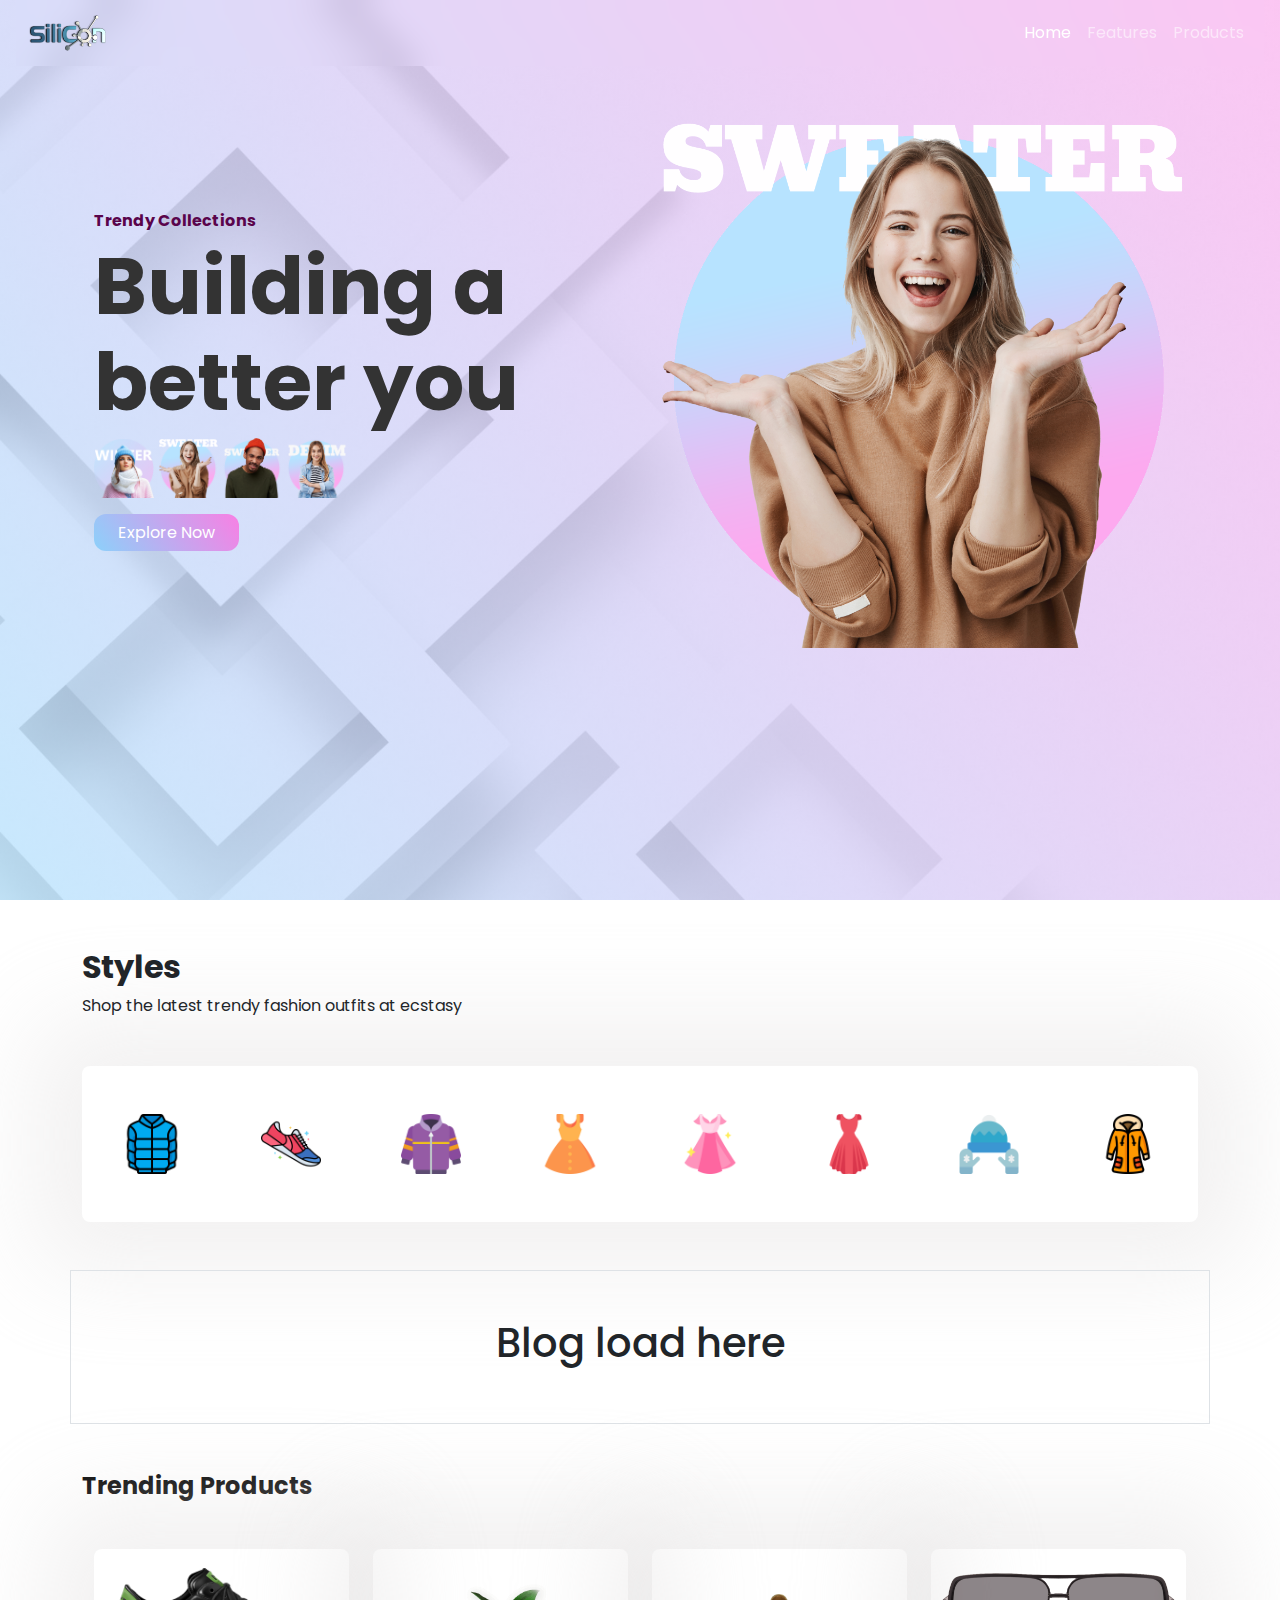
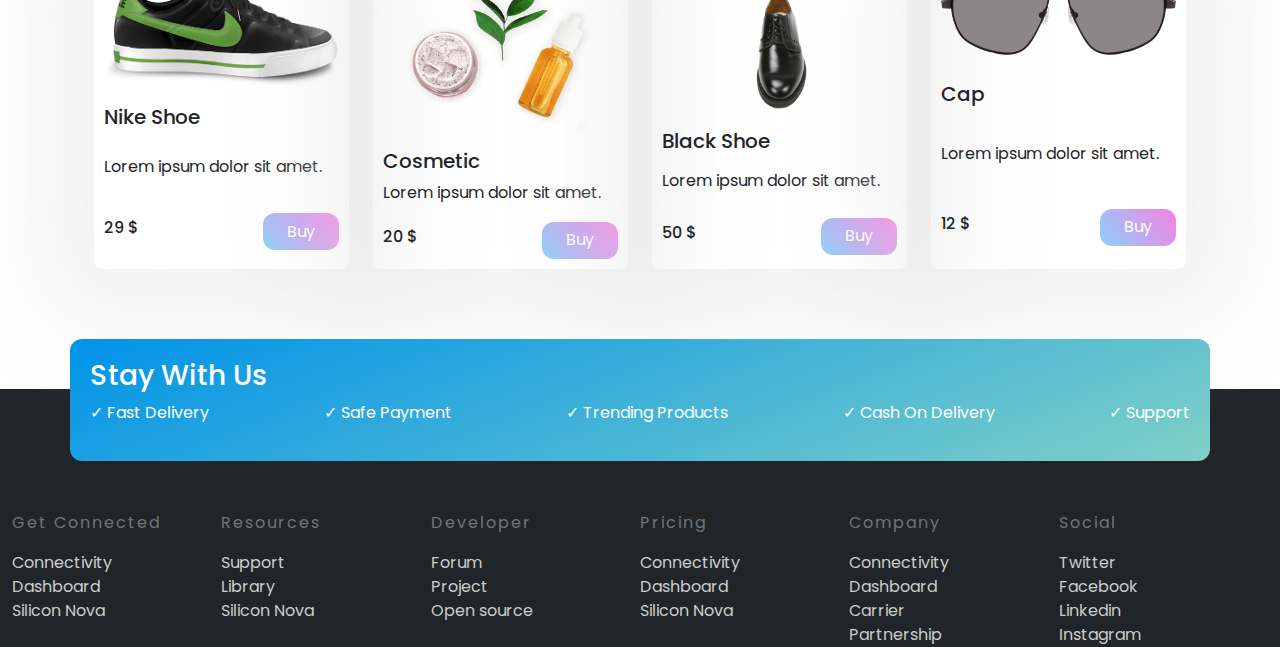
==== index.html @ 5b84bf95 "silicon fashion" ====
<!DOCTYPE html>
<html lang="en">
  <head>
    <meta charset="UTF-8" />
    <meta http-equiv="X-UA-Compatible" content="IE=edge" />
    <meta name="viewport" content="width=device-width, initial-scale=1.0" />
    <link rel="stylesheet" href="utilitiy/bootstrap.min.css" />
    <link rel="stylesheet" href="index.css" />
    <title>silicon</title>
  </head>
  <body class="">
    <!-- //nav -->
    <header class="px-3">
      <div class="silicon-nav sticky-top">
        <nav class="navbar navbar-expand-lg navbar-expand-md navbar-dark">
          <div class="container-fluid">
            <a class="navbar-brand logo text-primary" href="#">
              <img class="img-fluid logo" src="img/logo.png" alt="" />
            </a>
            <button
              class="navbar-toggler"
              type="button"
              data-bs-toggle="collapse"
              data-bs-target="#navbarNav"
              aria-controls="navbarNav"
              aria-expanded="false"
              aria-label="Toggle navigation"
            >
              <span class="navbar-toggler-icon"></span>
            </button>
            <div class="collapse navbar-collapse" id="navbarNav">
              <ul class="navbar-nav ms-auto">
                <li class="nav-item">
                  <a class="nav-link active" aria-current="page" href="#"
                    >Home</a
                  >
                </li>
                <li class="nav-item">
                  <a class="nav-link" href="#features">Features</a>
                </li>
                <li class="nav-item">
                  <a class="nav-link" href="#products">Products</a>
                </li>
              </ul>
            </div>
          </div>
        </nav>
      </div>

      <div class="container">
        <div
          class="mx-auto row row-cols-1 row-cols-lg-2 row-cols-md-2 align-items-center mt-5"
        >
          <div class="col my-4">
            <article>
              <h6 class="sm-title">Trendy Collections</h6>
              <h1 class="title">Building a better you</h1>
              <div class="clickImg">
                <img
                  onclick="change('img/model-0.png')"
                  class="img-fluid"
                  width="60"
                  src="img/model-0.png"
                  alt=""
                />
                <img
                  onclick="change('img/model-1.png')"
                  class="img-fluid"
                  width="60"
                  src="img/model-1.png"
                  alt=""
                />
                <img
                  onclick="change('img/modelb-1.png')"
                  class="img-fluid"
                  width="60"
                  src="img/modelb-1.png"
                  alt=""
                />
                <img
                  onclick="change('img/model-2.png')"
                  class="img-fluid"
                  width="60"
                  src="img/model-2.png"
                  alt=""
                />
              </div>
              <button class="btn-silicon mt-3">Explore Now</button>
            </article>
          </div>
          <div class="col p=0">
            <img
              id="banner-img"
              class="img-fluid h-100"
              src="img/model-1.png"
              alt=""
            />
          </div>
        </div>
      </div>
    </header>
    <!-- trendyCollection -->
    <section id="features" class="container my-5">
      <h2 class="fw-bold">Styles</h2>
      <p>Shop the latest trendy fashion outfits at ecstasy</p>
      <div class="features py-5 mt-5">
        <div class="d-flex flex-wrap mx-auto">
          <div class="feature-card mx-auto">
            <img src="img/dress-8.png" alt="" class="img-fluid" />
          </div>
          <div class="feature-card mx-auto">
            <img src="img/dress-7.png" alt="" class="img-fluid" />
          </div>
          <div class="feature-card mx-auto">
            <img src="img/dress-6.png" alt="" class="img-fluid" />
          </div>
          <div class="feature-card mx-auto">
            <img src="img/dress-1.png" alt="" class="img-fluid" />
          </div>
          <div class="feature-card mx-auto">
            <img src="img/dress-2.png" alt="" class="img-fluid" />
          </div>
          <div class="feature-card mx-auto">
            <img src="img/dress-3.png" alt="" class="img-fluid" />
          </div>
          <div class="feature-card mx-auto">
            <img src="img/dress-4.png" alt="" class="img-fluid" />
          </div>
          <div class="feature-card mx-auto">
            <img src="img/dress-5.png" alt="" class="img-fluid" />
          </div>
        </div>
      </div>
    </section>
    <section class="container m-5 p-5 text-center border mx-auto" id="blog">
      <h1>Blog load here</h1>
    </section>
    <!-- //product  -->
    <section id="products" class="container my-5">
      <div>
        <h4 class="my-5 fw-bold text-black">Trending Products</h4>
        <div class="row mx-auto">
          <div class="col-lg-3 col-1">
            <div class="p-card">
              <img
                class="img-fluid"
                src="img/products/26263-3-nike-shoes-transparent-image.png"
                alt=""
              />
              <h5>Nike Shoe</h5>
              <p>Lorem ipsum dolor sit amet.</p>
              <div class="d-flex justify-content-between align-items-center">
                <h6>29 $</h6>
                <button class="btn-silicon">Buy</button>
              </div>
            </div>
          </div>
          <div class="col-lg-3 col-1">
            <div class="p-card">
              <img
                class="img-fluid"
                src="img/products/165853-cosmetics-beauty-hd-image-free.png"
                alt=""
              />
              <h5>Cosmetic</h5>
              <p>Lorem ipsum dolor sit amet.</p>
              <div class="d-flex justify-content-between align-items-center">
                <h6>20 $</h6>
                <button class="btn-silicon">Buy</button>
              </div>
            </div>
          </div>
          <div class="col-lg-3 col-1">
            <div class="p-card">
              <img
                class="img-fluid"
                src="img/products/26165-1-black-shoe.png"
                alt=""
              />
              <h5>Black Shoe</h5>
              <p>Lorem ipsum dolor sit amet.</p>
              <div class="d-flex justify-content-between align-items-center">
                <h6>50 $</h6>
                <button class="btn-silicon">Buy</button>
              </div>
            </div>
          </div>
          <div class="col-lg-3 col-1">
            <div class="p-card">
              <img
                class="img-fluid"
                src="img/products/26185-1-men-sunglass-free-download.png"
                alt=""
              />
              <h5>Cap</h5>
              <p>Lorem ipsum dolor sit amet.</p>
              <div class="d-flex justify-content-between align-items-center">
                <h6>12 $</h6>
                <button class="btn-silicon">Buy</button>
              </div>
            </div>
          </div>
        </div>
      </div>
    </section>

    <!-- //Footer -->
    <br />
    <br /><br />
    <footer class="bg-dark">
      <div class="tryBox container">
        <h3>Stay With Us</h3>
        <div class="d-flex flex-wrap justify-content-between">
          <p>&check; Fast Delivery</p>
          <p>&check; Safe Payment</p>
          <p>&check; Trending Products</p>
          <p>&check; Cash On Delivery</p>
          <p>&check; Support</p>
        </div>
      </div>
      <div class="row container-fluid">
        <div class="col-6 col-lg-2 footer-item">
          <p class="text-secondary">Get Connected</p>
          <a href="">Connectivity</a>
          <a href="">Dashboard</a>
          <a href="">Silicon Nova</a>
        </div>
        <div class="col-6 col-lg-2 footer-item">
          <p class="text-secondary">Resources</p>
          <a href="">Support</a>
          <a href="">Library</a>
          <a href="">Silicon Nova</a>
        </div>
        <div class="col-6 col-lg-2 footer-item">
          <p class="text-secondary">Developer</p>
          <a href="">Forum</a>
          <a href="">Project</a>
          <a href="">Open source</a>
        </div>
        <div class="col-6 col-lg-2 footer-item">
          <p class="text-secondary">Pricing</p>
          <a href="">Connectivity</a>
          <a href="">Dashboard</a>
          <a href="">Silicon Nova</a>
        </div>
        <div class="col-6 col-lg-2 footer-item">
          <p class="text-secondary">Company</p>
          <a href="">Connectivity</a>
          <a href="">Dashboard</a>
          <a href="">Carrier</a>
          <a href="">Partnership</a>
        </div>
        <div class="col-6 col-lg-2 footer-item">
          <p class="text-secondary">Social</p>
          <a href="">Twitter</a>
          <a href="">Facebook</a>
          <a href="">Linkedin</a>
          <a href="">Instagram</a>
        </div>
      </div>
    </footer>
    <script src="utilitiy/bootstrap.bundle.min.js"></script>
    <script src="index.js"></script>
  </body>
</html>
---- index.css ----
@import url('https://fonts.googleapis.com/css2?family=Poppins:wght@100;400;700;900&display=swap');
*{
  font-family: 'Poppins', sans-serif;
  scroll-behavior: smooth;
}
body{
  max-width: 100vw;
  overflow-x: hidden;
}
body::-webkit-scrollbar {
  width: 5px;
  box-shadow: 1px 0px 5px #000;
}
body::-webkit-scrollbar-track {
  box-shadow: 0 20 6px rgb(0, 0, 0);
}
body::-webkit-scrollbar-thumb {
  background-color: #ccc;
}
.btn-silicon{
  border: none;
  outline: none;
  background:linear-gradient(54deg, #8dd0fa 1%, #f880e4 100%);
  padding: .4rem 1.5rem;
  border-radius: 12px;
  color: #fff;
  font-weight: 400;
}
.silicon-nav{
  background-color: transparent;
  backdrop-filter: blur(15px);
}

.logo{
  /* font-weight: bold; */
  width: 5rem;
}
header{
  background: linear-gradient(54deg, rgba(183, 227, 255, 0.742) 1%, rgba(253, 169, 239, 0.628) 100%),url('img/bg-2.jpg')no-repeat;
  background-size: cover;
  /* backdrop-filter: blur(5px); */
  min-height: 100vh;
}
header .title{
  font-size: 5rem;
  color: #333;
  font-weight: 700;
}
header .sm-title{
  color: #5a044b;
  font-weight: bolder;
}
#banner-img{
  opacity: 0;
  opacity: 1;
  transition: opacity ease-out .5s;
}

/* features */
.features,.p-card{
  box-shadow:0px 1px 100px 49px #e3e1e17a ;
  border-radius: 8px;
}
.feature-card{
  width: 60px;
}
/* products */
.p-card{
  overflow: hidden;
  padding: 10px;
  display: flex;
  justify-content: space-around;
  align-items: stretch;
  flex-direction: column;
  
  height: 20rem;
}
.p-card img{
  width: auto;
}

/* footer */
.tryBox {
  color: #fff;
  padding: 20px;
  background-color: #0093e9;
  background-image: linear-gradient(158deg, #0093e9 0%, #80d0c7 100%);
  transform: translateY(-50px);
  border-radius: 12px;
}
.footer-item p{
    letter-spacing: 2px;
}
.footer-item a{
    text-decoration: none;
    color: #ccc;
    display: block;
}
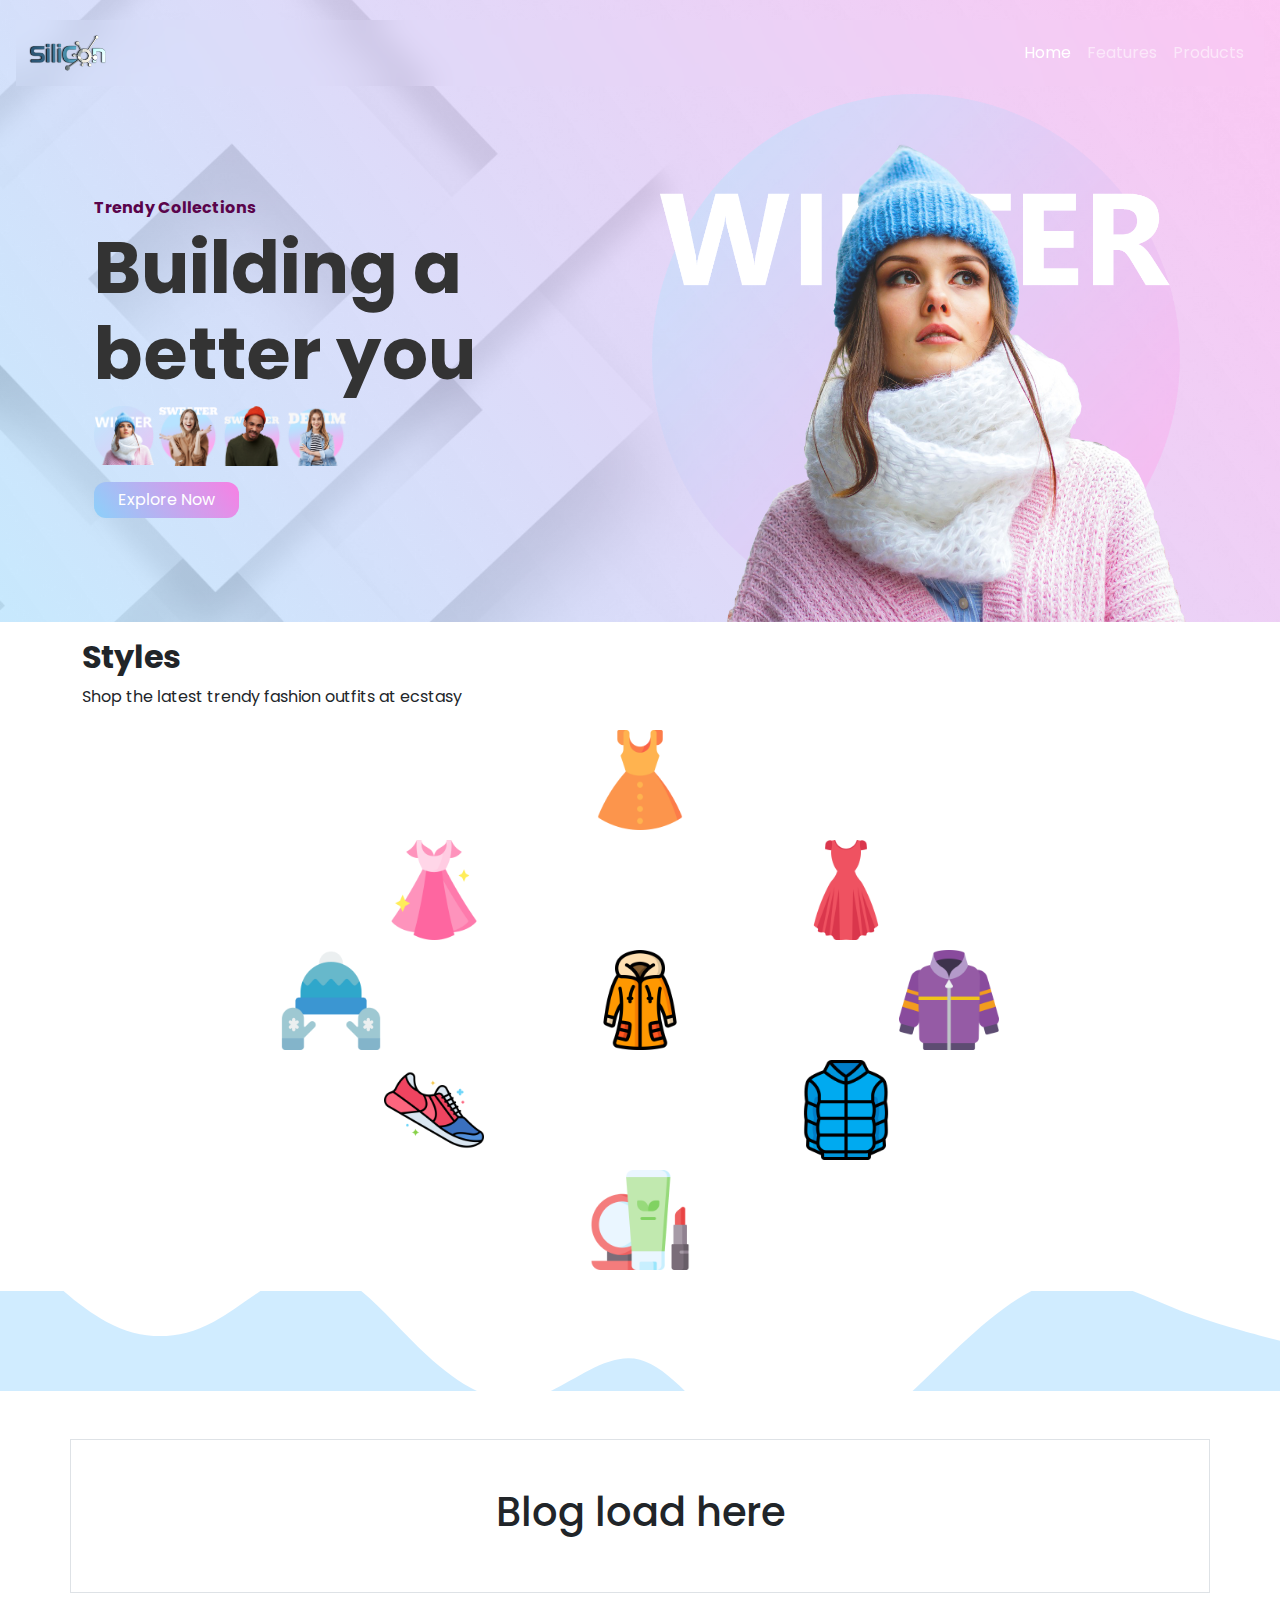
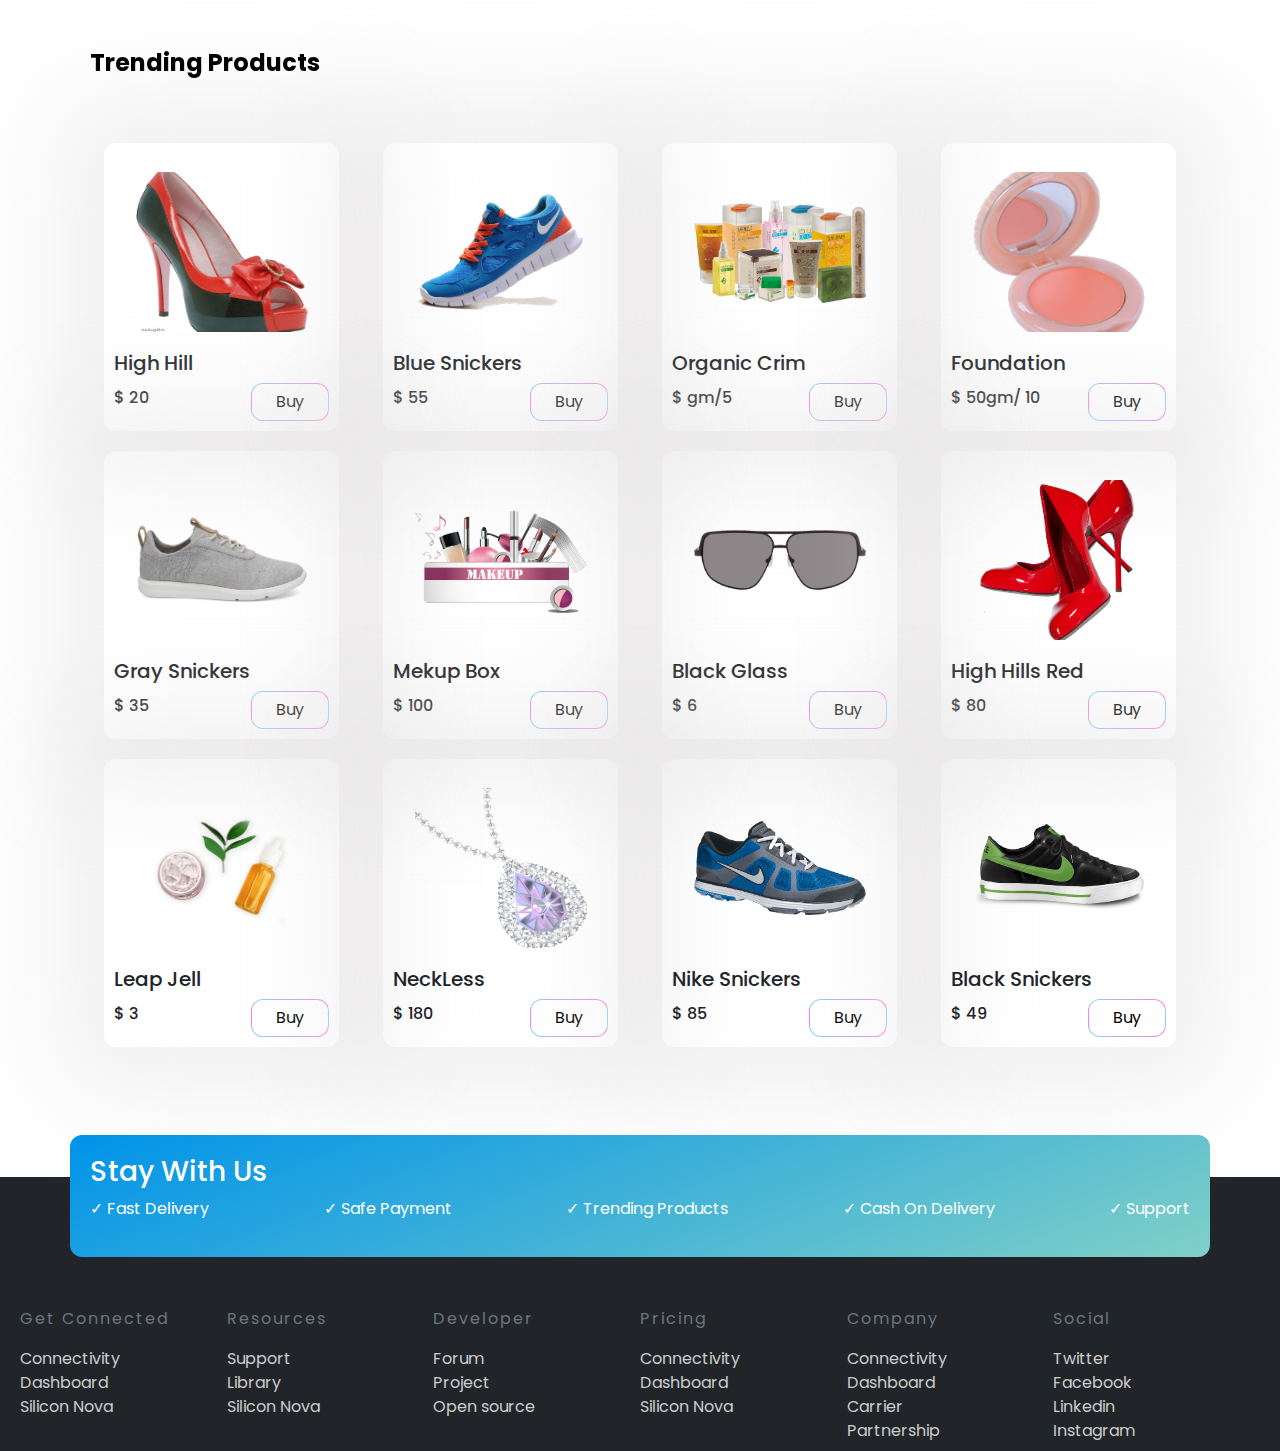
==== commit cf444297: "Product added" ====
--- a/index.html
+++ b/index.html
@@ -49,9 +49,9 @@
 
       <div class="container">
         <div
-          class="mx-auto row row-cols-1 row-cols-lg-2 row-cols-md-2 align-items-center mt-5"
+          class="mx-auto row row-cols-1 row-cols-lg-2 row-cols-md-2 align-items-center mt-2"
         >
-          <div class="col my-4">
+          <div class="col">
             <article>
               <h6 class="sm-title">Trendy Collections</h6>
               <h1 class="title">Building a better you</h1>
@@ -88,11 +88,11 @@
               <button class="btn-silicon mt-3">Explore Now</button>
             </article>
           </div>
-          <div class="col p=0">
+          <div class="col">
             <img
               id="banner-img"
               class="img-fluid h-100"
-              src="img/model-1.png"
+              src="img/model-0.png"
               alt=""
             />
           </div>
@@ -100,106 +100,55 @@
       </div>
     </header>
     <!-- trendyCollection -->
-    <section id="features" class="container my-5">
+    <section id="features" class="container my-3">
       <h2 class="fw-bold">Styles</h2>
       <p>Shop the latest trendy fashion outfits at ecstasy</p>
-      <div class="features py-5 mt-5">
-        <div class="d-flex flex-wrap mx-auto">
-          <div class="feature-card mx-auto">
-            <img src="img/dress-8.png" alt="" class="img-fluid" />
-          </div>
-          <div class="feature-card mx-auto">
-            <img src="img/dress-7.png" alt="" class="img-fluid" />
-          </div>
-          <div class="feature-card mx-auto">
-            <img src="img/dress-6.png" alt="" class="img-fluid" />
-          </div>
-          <div class="feature-card mx-auto">
-            <img src="img/dress-1.png" alt="" class="img-fluid" />
-          </div>
-          <div class="feature-card mx-auto">
-            <img src="img/dress-2.png" alt="" class="img-fluid" />
-          </div>
-          <div class="feature-card mx-auto">
-            <img src="img/dress-3.png" alt="" class="img-fluid" />
-          </div>
-          <div class="feature-card mx-auto">
-            <img src="img/dress-4.png" alt="" class="img-fluid" />
-          </div>
-          <div class="feature-card mx-auto">
-            <img src="img/dress-5.png" alt="" class="img-fluid" />
-          </div>
-        </div>
-      </div>
+      <div class="features justify-content-center align-items-center">
+        <div class="d-flex justify-content-evenly">
+          <img src="img/trendy/dress-1.png" alt="" class="img-fluid feature-card">
+        </div>
+        <div class="d-flex justify-content-evenly">
+          <img src="img/trendy/dress-2.png" alt="" class="img-fluid feature-card">
+          <img src="img/trendy/dress-3.png" alt="" class="img-fluid feature-card">
+        </div>
+        <div class="d-flex justify-content-evenly">
+          <img src="img/trendy/dress-4.png" alt="" class="img-fluid feature-card">
+          <img src="img/trendy/dress-5.png" alt="" class="img-fluid feature-card">
+          <img src="img/trendy/dress-6.png" alt="" class="img-fluid feature-card">
+        </div>
+        <div class="d-flex justify-content-evenly">
+          <img src="img/trendy/dress-7.png" alt="" class="img-fluid feature-card">
+          <img src="img/trendy/dress-8.png" alt="" class="img-fluid feature-card">
+        </div>
+        <div class="d-flex justify-content-evenly">
+          <img src="img/trendy/dress-9.png" alt="" class="img-fluid feature-card">
+        </div>
+      </div> 
     </section>
+    <div class="wave"></div>
     <section class="container m-5 p-5 text-center border mx-auto" id="blog">
       <h1>Blog load here</h1>
     </section>
     <!-- //product  -->
     <section id="products" class="container my-5">
       <div>
-        <h4 class="my-5 fw-bold text-black">Trending Products</h4>
-        <div class="row mx-auto">
-          <div class="col-lg-3 col-1">
-            <div class="p-card">
-              <img
-                class="img-fluid"
-                src="img/products/26263-3-nike-shoes-transparent-image.png"
-                alt=""
-              />
-              <h5>Nike Shoe</h5>
-              <p>Lorem ipsum dolor sit amet.</p>
-              <div class="d-flex justify-content-between align-items-center">
-                <h6>29 $</h6>
-                <button class="btn-silicon">Buy</button>
-              </div>
-            </div>
-          </div>
-          <div class="col-lg-3 col-1">
-            <div class="p-card">
-              <img
-                class="img-fluid"
-                src="img/products/165853-cosmetics-beauty-hd-image-free.png"
-                alt=""
-              />
-              <h5>Cosmetic</h5>
-              <p>Lorem ipsum dolor sit amet.</p>
-              <div class="d-flex justify-content-between align-items-center">
-                <h6>20 $</h6>
-                <button class="btn-silicon">Buy</button>
-              </div>
-            </div>
-          </div>
-          <div class="col-lg-3 col-1">
-            <div class="p-card">
-              <img
-                class="img-fluid"
-                src="img/products/26165-1-black-shoe.png"
-                alt=""
-              />
-              <h5>Black Shoe</h5>
-              <p>Lorem ipsum dolor sit amet.</p>
-              <div class="d-flex justify-content-between align-items-center">
-                <h6>50 $</h6>
-                <button class="btn-silicon">Buy</button>
-              </div>
-            </div>
-          </div>
-          <div class="col-lg-3 col-1">
+        <h4 style="backdrop-filter: blur(5px)" class="my-5 fw-bold text-black sticky-top p-2">Trending Products</h4>
+        <div id="product-container" class="row mx-auto">
+          <!-- <div class="col-lg-3 col-12">
             <div class="p-card">
               <img
                 class="img-fluid"
                 src="img/products/26185-1-men-sunglass-free-download.png"
                 alt=""
               />
-              <h5>Cap</h5>
+              <h5>Sunglass</h5>
               <p>Lorem ipsum dolor sit amet.</p>
               <div class="d-flex justify-content-between align-items-center">
-                <h6>12 $</h6>
-                <button class="btn-silicon">Buy</button>
+                <h5>12 $</h5>
+                <button class="btn-silicon-outline">Buy</button>
               </div>
             </div>
-          </div>
+          </div> -->
         </div>
       </div>
     </section>
@@ -207,7 +156,7 @@
     <!-- //Footer -->
     <br />
     <br /><br />
-    <footer class="bg-dark">
+    <footer class="bg-dark p-2">
       <div class="tryBox container">
         <h3>Stay With Us</h3>
         <div class="d-flex flex-wrap justify-content-between">
--- a/index.css
+++ b/index.css
@@ -26,6 +26,18 @@
   color: #fff;
   font-weight: 400;
 }
+.btn-silicon-outline {
+  background: linear-gradient(white, white) padding-box,
+              linear-gradient(90deg, #8dd0fa 1%, #f880e4 100%);
+  border-radius: 12px;
+  padding: .4rem 1.5rem;
+  border: 1px solid transparent;
+}
+.btn-silicon:hover,.btn-silicon-outline:hover{
+  background:linear-gradient(54deg, #f880e4 1%, #8dd0fa 100%);
+  border: 1px solid #fff;
+  transition: color 1s;
+}
 .silicon-nav{
   background-color: transparent;
   backdrop-filter: blur(15px);
@@ -36,13 +48,15 @@
   width: 5rem;
 }
 header{
-  background: linear-gradient(54deg, rgba(183, 227, 255, 0.742) 1%, rgba(253, 169, 239, 0.628) 100%),url('img/bg-2.jpg')no-repeat;
+  background: linear-gradient(54deg, #b7e3ffbd 1%, rgba(253, 169, 239, 0.628) 100%),url('img/bg-2.jpg')no-repeat;
   background-size: cover;
   /* backdrop-filter: blur(5px); */
-  min-height: 100vh;
+  padding-top: 20px;
+  max-height: 100vh;
+  overflow: hidden;
 }
 header .title{
-  font-size: 5rem;
+  font-size: 4.5rem;
   color: #333;
   font-weight: 700;
 }
@@ -57,26 +71,32 @@
 }
 
 /* features */
-.features,.p-card{
-  box-shadow:0px 1px 100px 49px #e3e1e17a ;
-  border-radius: 8px;
+.wave{
+  height: 100px;
+  background: url("img/wave.svg") no-repeat;
+  background-position: center;
+  background-size: cover;
 }
 .feature-card{
-  width: 60px;
+  width: 100px;
+  margin: 5px 10px;
 }
 /* products */
 .p-card{
+  box-shadow:0px 1px 100px 49px #e3e1e17a ;
+  border-radius: 12px;
   overflow: hidden;
   padding: 10px;
   display: flex;
-  justify-content: space-around;
-  align-items: stretch;
   flex-direction: column;
-  
-  height: 20rem;
+  margin: 10px;
+  height: 18rem;
 }
 .p-card img{
-  width: auto;
+  margin: auto;
+  width: 80%;
+  max-height: 60%;
+  overflow: hidden;
 }
 
 /* footer */
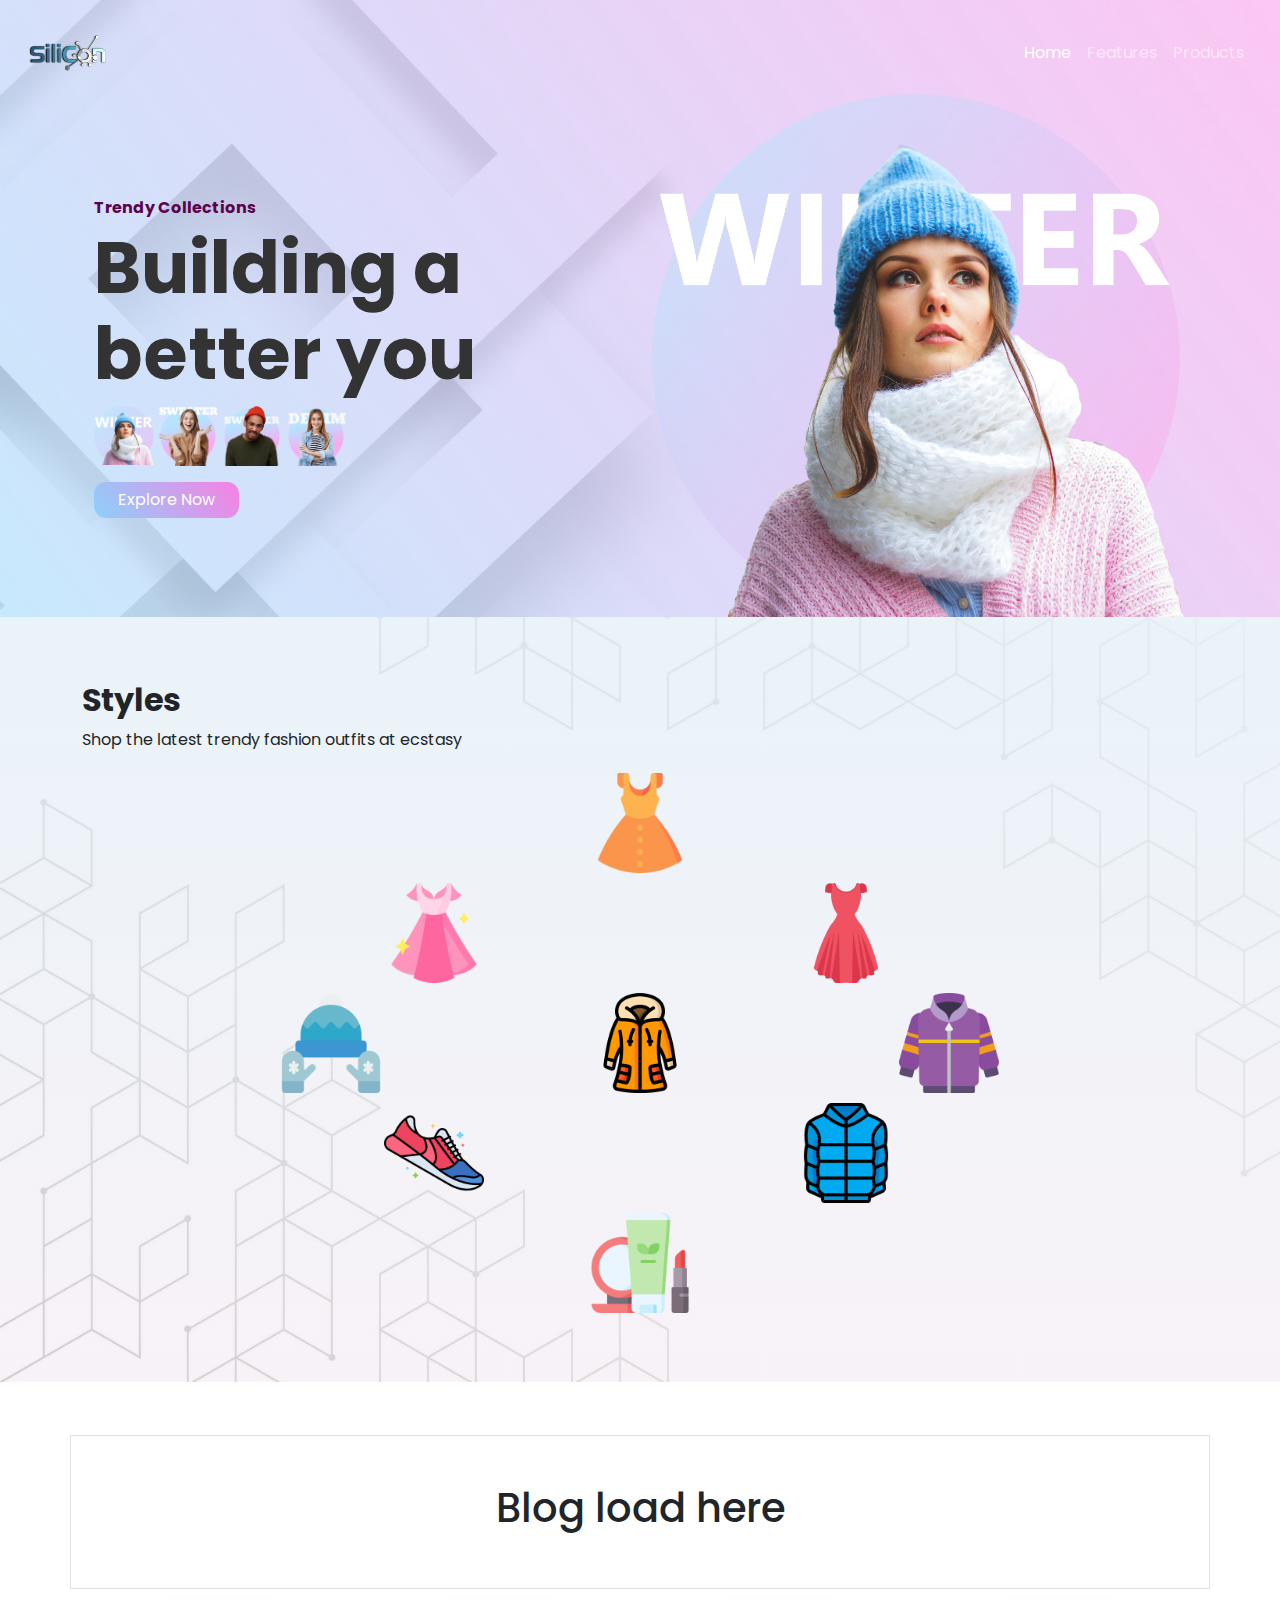
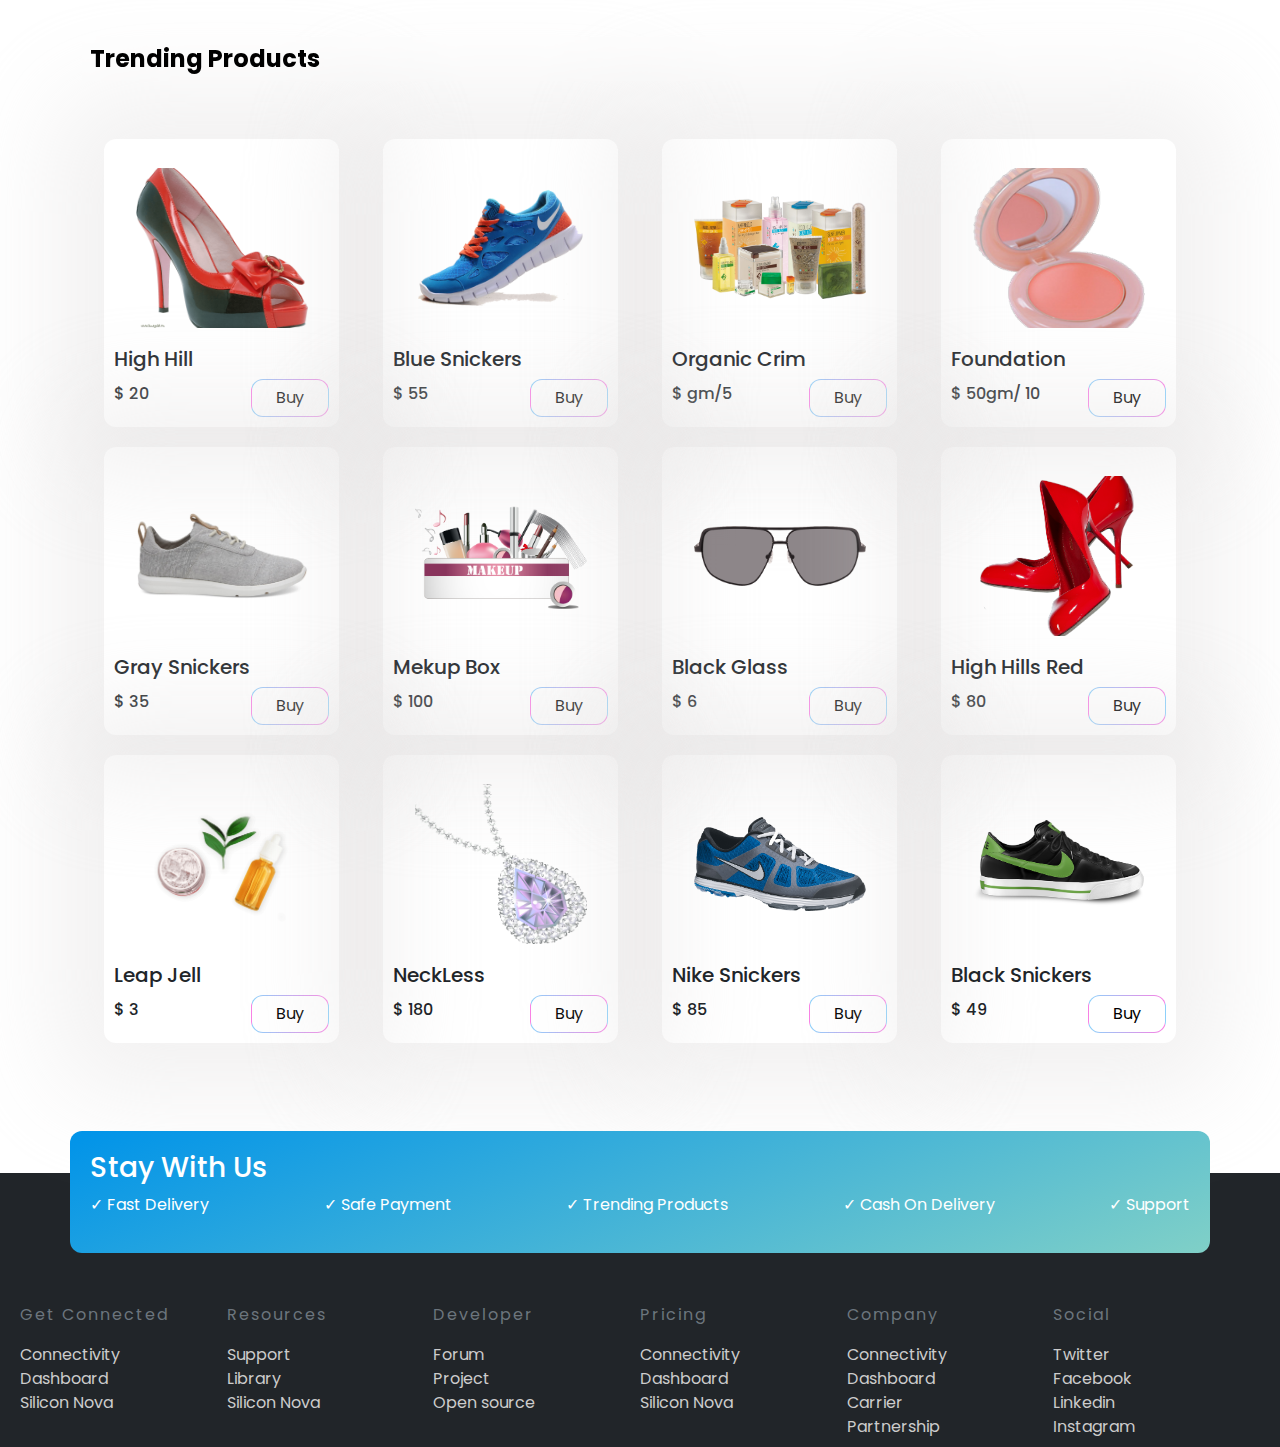
==== commit d8db6138: "slilicon" ====
--- a/index.html
+++ b/index.html
@@ -11,7 +11,7 @@
   <body class="">
     <!-- //nav -->
     <header class="px-3">
-      <div class="silicon-nav sticky-top">
+      <div class="silicon-nav">
         <nav class="navbar navbar-expand-lg navbar-expand-md navbar-dark">
           <div class="container-fluid">
             <a class="navbar-brand logo text-primary" href="#">
@@ -47,7 +47,7 @@
         </nav>
       </div>
 
-      <div class="container">
+      <section class="container">
         <div
           class="mx-auto row row-cols-1 row-cols-lg-2 row-cols-md-2 align-items-center mt-2"
         >
@@ -91,39 +91,77 @@
           <div class="col">
             <img
               id="banner-img"
-              class="img-fluid h-100"
+              class="img-fluid "
               src="img/model-0.png"
               alt=""
             />
           </div>
         </div>
-      </div>
+      </section>
     </header>
     <!-- trendyCollection -->
-    <section id="features" class="container my-3">
-      <h2 class="fw-bold">Styles</h2>
-      <p>Shop the latest trendy fashion outfits at ecstasy</p>
-      <div class="features justify-content-center align-items-center">
-        <div class="d-flex justify-content-evenly">
-          <img src="img/trendy/dress-1.png" alt="" class="img-fluid feature-card">
-        </div>
-        <div class="d-flex justify-content-evenly">
-          <img src="img/trendy/dress-2.png" alt="" class="img-fluid feature-card">
-          <img src="img/trendy/dress-3.png" alt="" class="img-fluid feature-card">
-        </div>
-        <div class="d-flex justify-content-evenly">
-          <img src="img/trendy/dress-4.png" alt="" class="img-fluid feature-card">
-          <img src="img/trendy/dress-5.png" alt="" class="img-fluid feature-card">
-          <img src="img/trendy/dress-6.png" alt="" class="img-fluid feature-card">
-        </div>
-        <div class="d-flex justify-content-evenly">
-          <img src="img/trendy/dress-7.png" alt="" class="img-fluid feature-card">
-          <img src="img/trendy/dress-8.png" alt="" class="img-fluid feature-card">
-        </div>
-        <div class="d-flex justify-content-evenly">
-          <img src="img/trendy/dress-9.png" alt="" class="img-fluid feature-card">
-        </div>
-      </div> 
+    <section id="features" class="m-0 py-5">
+      <div class="container my-3">
+        <h2 class="fw-bold">Styles</h2>
+        <p>Shop the latest trendy fashion outfits at ecstasy</p>
+        <div class="features justify-content-center align-items-center">
+          <div class="d-flex justify-content-evenly">
+            <img
+              src="img/trendy/dress-1.png"
+              alt=""
+              class="img-fluid feature-card"
+            />
+          </div>
+          <div class="d-flex justify-content-evenly">
+            <img
+              src="img/trendy/dress-2.png"
+              alt=""
+              class="img-fluid feature-card"
+            />
+            <img
+              src="img/trendy/dress-3.png"
+              alt=""
+              class="img-fluid feature-card"
+            />
+          </div>
+          <div class="d-flex justify-content-evenly">
+            <img
+              src="img/trendy/dress-4.png"
+              alt=""
+              class="img-fluid feature-card"
+            />
+            <img
+              src="img/trendy/dress-5.png"
+              alt=""
+              class="img-fluid feature-card"
+            />
+            <img
+              src="img/trendy/dress-6.png"
+              alt=""
+              class="img-fluid feature-card"
+            />
+          </div>
+          <div class="d-flex justify-content-evenly">
+            <img
+              src="img/trendy/dress-7.png"
+              alt=""
+              class="img-fluid feature-card"
+            />
+            <img
+              src="img/trendy/dress-8.png"
+              alt=""
+              class="img-fluid feature-card"
+            />
+          </div>
+          <div class="d-flex justify-content-evenly">
+            <img
+              src="img/trendy/dress-9.png"
+              alt=""
+              class="img-fluid feature-card"
+            />
+          </div>
+        </div>
+      </div>
     </section>
     <div class="wave"></div>
     <section class="container m-5 p-5 text-center border mx-auto" id="blog">
@@ -132,7 +170,12 @@
     <!-- //product  -->
     <section id="products" class="container my-5">
       <div>
-        <h4 style="backdrop-filter: blur(5px)" class="my-5 fw-bold text-black sticky-top p-2">Trending Products</h4>
+        <h4
+          style="backdrop-filter: blur(5px)"
+          class="my-5 fw-bold text-black sticky-top p-2"
+        >
+          Trending Products
+        </h4>
         <div id="product-container" class="row mx-auto">
           <!-- <div class="col-lg-3 col-12">
             <div class="p-card">
@@ -142,7 +185,7 @@
                 alt=""
               />
               <h5>Sunglass</h5>
-              <p>Lorem ipsum dolor sit amet.</p>
+              <p>Lorem ipsum dolor sit .</p>
               <div class="d-flex justify-content-between align-items-center">
                 <h5>12 $</h5>
                 <button class="btn-silicon-outline">Buy</button>
--- a/index.css
+++ b/index.css
@@ -39,8 +39,8 @@
   transition: color 1s;
 }
 .silicon-nav{
-  background-color: transparent;
-  backdrop-filter: blur(15px);
+  /* background-color: transparent;
+  backdrop-filter: blur(15px); */
 }
 
 .logo{
@@ -71,11 +71,11 @@
 }
 
 /* features */
-.wave{
-  height: 100px;
-  background: url("img/wave.svg") no-repeat;
+#features{
+  background: linear-gradient(to bottom, #afd3e845, #d7b8d22d),url("img/bg.jpg") no-repeat;
   background-position: center;
   background-size: cover;
+  transform: translateY(-5px);
 }
 .feature-card{
   width: 100px;
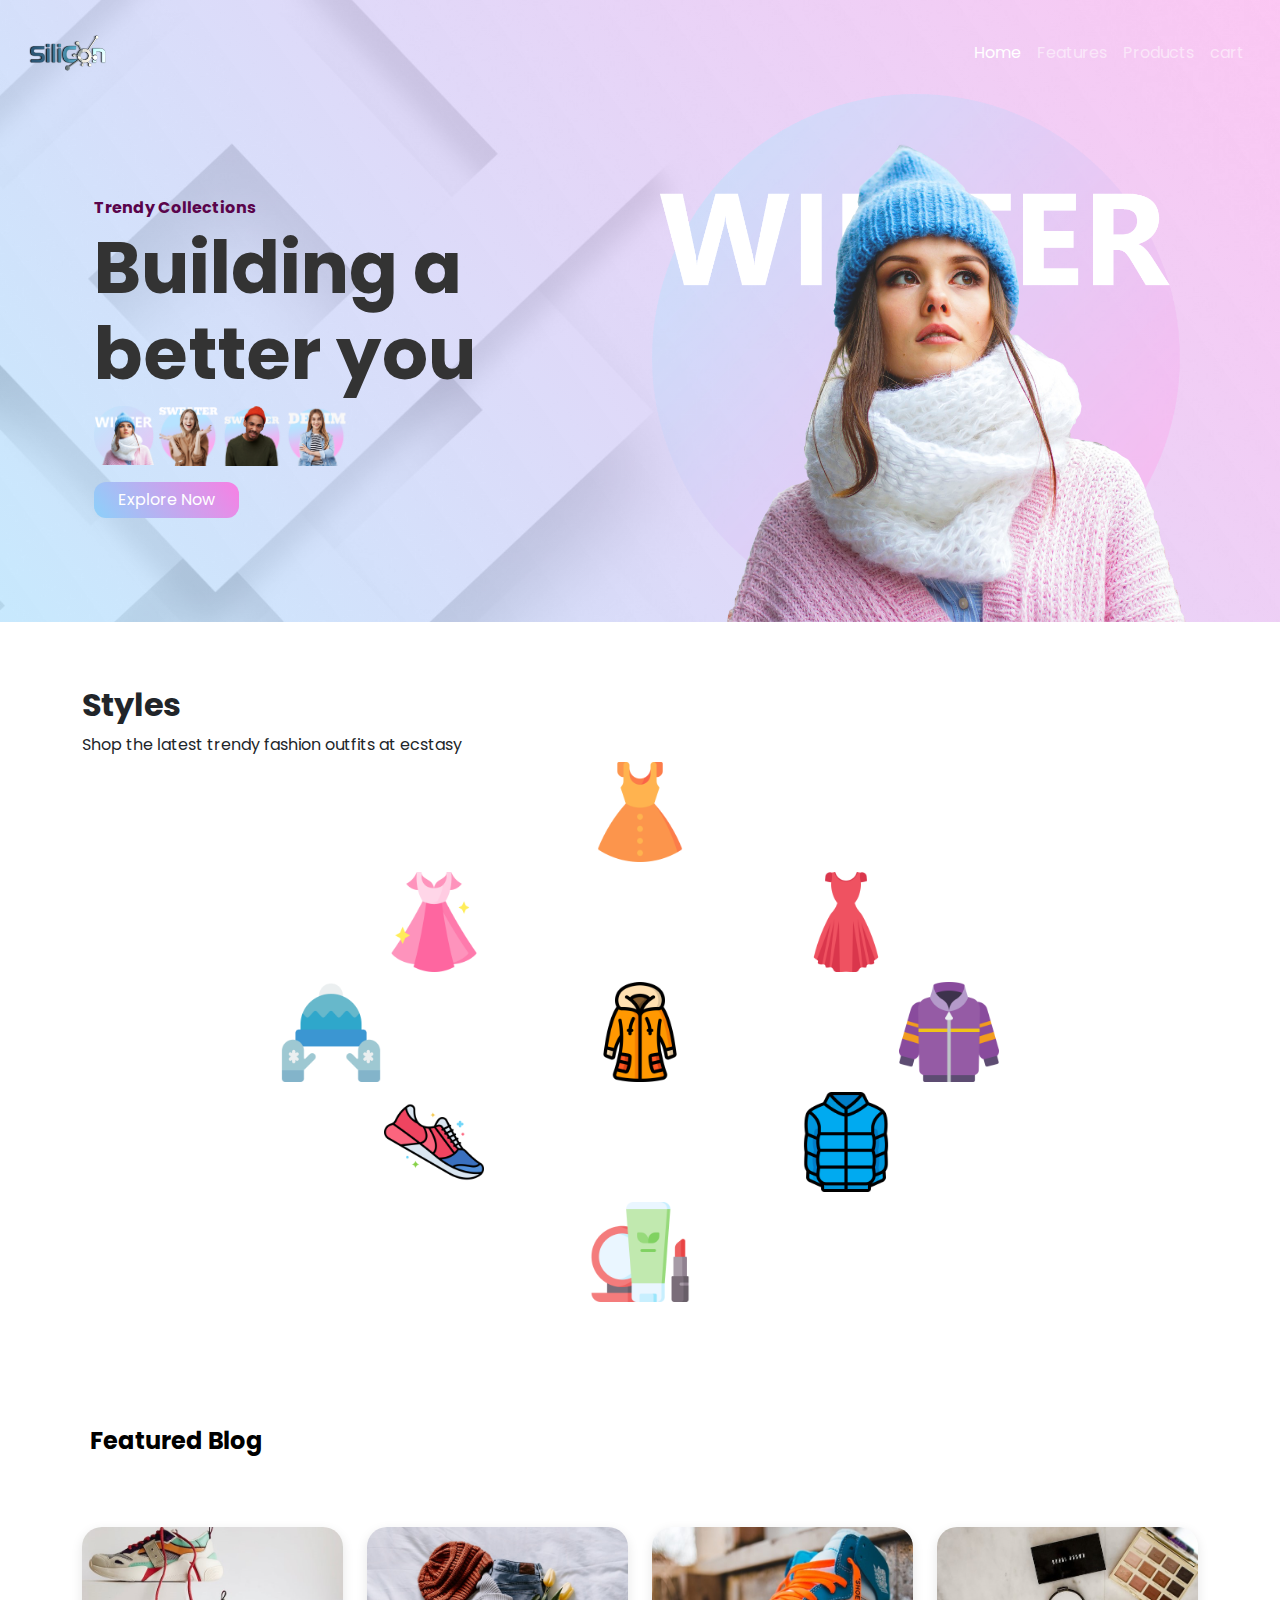
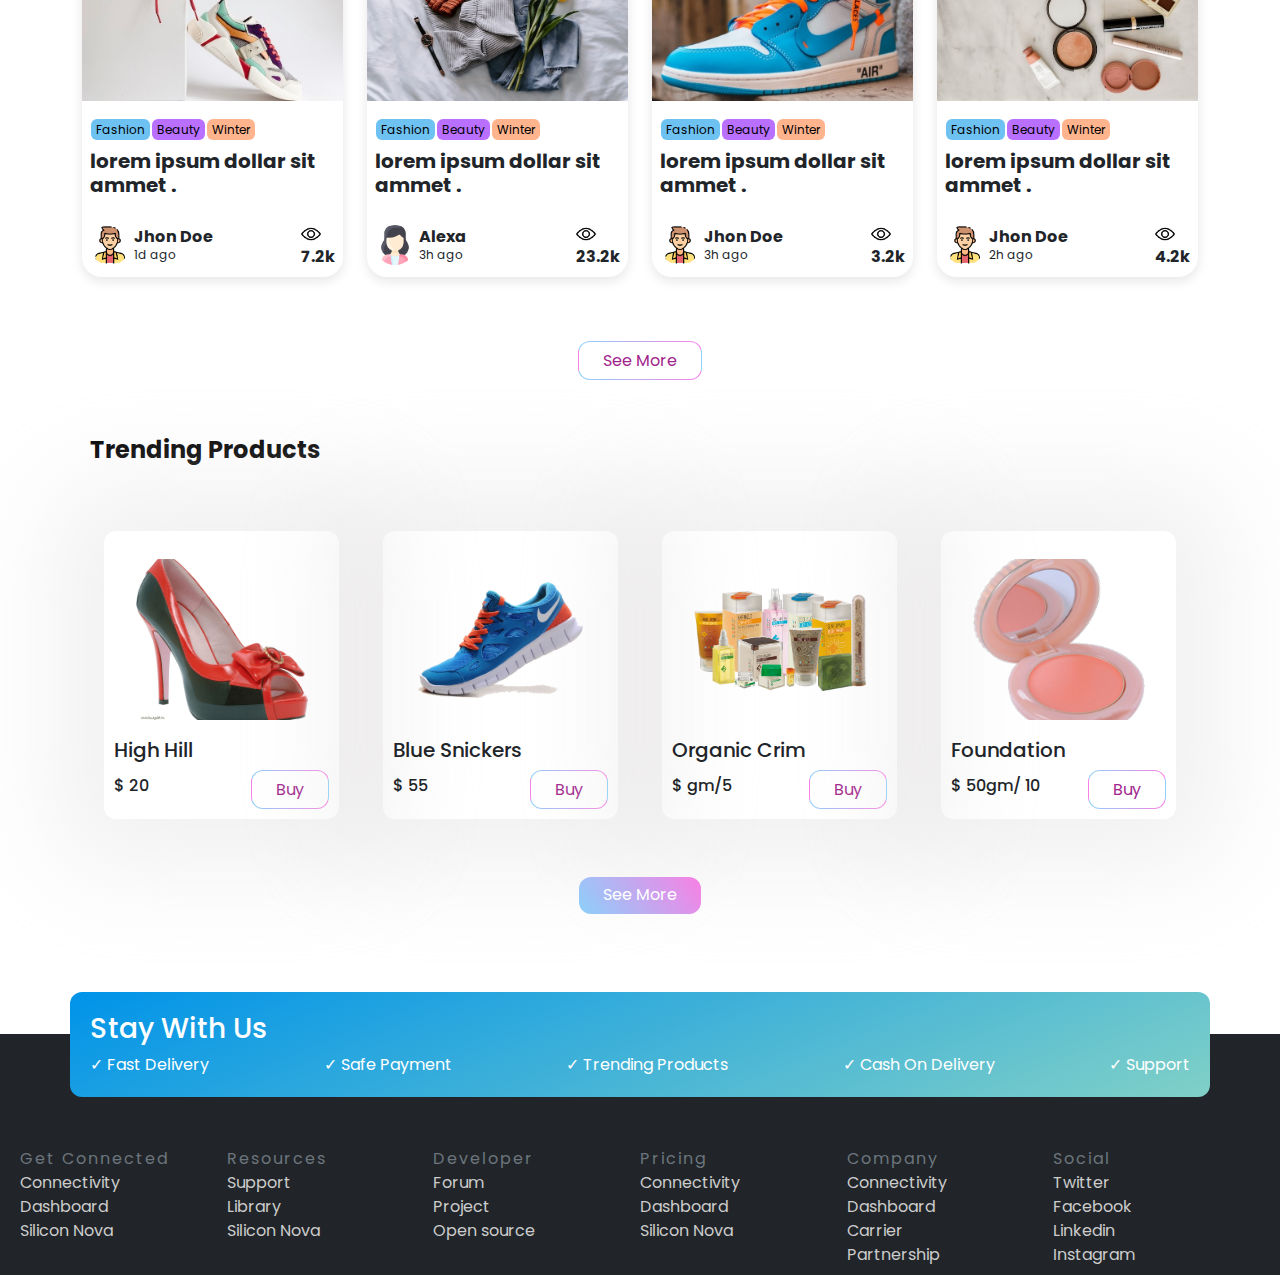
==== commit a41f4118: "Blog,js,product" ====
--- a/index.html
+++ b/index.html
@@ -41,6 +41,9 @@
                 <li class="nav-item">
                   <a class="nav-link" href="#products">Products</a>
                 </li>
+                <li class="nav-item">
+                  <a class="nav-link" href="/cart.html">cart</a>
+                </li>
               </ul>
             </div>
           </div>
@@ -91,7 +94,7 @@
           <div class="col">
             <img
               id="banner-img"
-              class="img-fluid "
+              class="img-fluid"
               src="img/model-0.png"
               alt=""
             />
@@ -164,15 +167,49 @@
       </div>
     </section>
     <div class="wave"></div>
-    <section class="container m-5 p-5 text-center border mx-auto" id="blog">
-      <h1>Blog load here</h1>
+    <section class="container" id="blogs">
+      <h4
+          class="my-5 fw-bold text-black p-2"
+        >
+          Featured Blog
+        </h4>
+      <div id="blog-container" class="row row-cols-1 row-cols-lg-4 row-cols-md-2">
+        <!-- <div class="col mx-auto my-2">
+          <div class="card-blog">
+            <img class="card_img img-fluid" src="img/blogs/1.jpg" alt="" />
+            <article class="p-2">
+              <div class="keyword my-1">
+                <a class="btn-k">Winter</a><a class="btn-k">Fashion</a>
+                <a class="btn-k">Cloths</a>
+              </div>
+              <h5 class="fw-bolder">Adventure outfit in winter</h5>
+            </article>
+            <div class="p-2  d-flex justify-content-between align-items-center">
+              <div class="author d-flex align-items-center">
+                <img class="img-fluid" src="img/author-1.png" alt="" />
+                <div class="">
+                  <h6>Jhon Doe</h6>
+                  <p>2h ago</p>
+                </div>
+              </div>
+              <div class="view">
+                <img src="img/view.png" alt="">
+                <p>5.5k</p>
+              </div>
+            </div>
+          </div>
+        </div> -->
+      </div>
+      <div class="d-flex justify-content-center mt-5">
+        <a class="btn-silicon-outline" href="./blog.html">See More</a>
+      </div>
     </section>
     <!-- //product  -->
     <section id="products" class="container my-5">
       <div>
         <h4
-          style="backdrop-filter: blur(5px)"
-          class="my-5 fw-bold text-black sticky-top p-2"
+          
+          class="my-5 fw-bold text-black p-2"
         >
           Trending Products
         </h4>
@@ -193,6 +230,9 @@
             </div>
           </div> -->
         </div>
+        <div class="d-flex justify-content-center mt-5">
+          <a class="btn-silicon" href="./product.html">See More</a>
+        </div>
       </div>
     </section>
 
--- a/index.css
+++ b/index.css
@@ -16,6 +16,30 @@
 }
 body::-webkit-scrollbar-thumb {
   background-color: #ccc;
+}
+.btn-k{
+  font-size: 12px;
+  text-decoration: none;
+  color: #000;
+  margin: 1px;
+  padding: 2px 5px;
+  border-radius: 6px;
+  font-weight: light;
+}
+.btn-k:hover{
+  color: #fff;
+}
+.btn-k:nth-child(odd)
+{
+  background-color: #0094e991;
+}
+.btn-k:nth-child(even)
+{
+  background-color: #8401ff91;
+}
+.btn-k:nth-child(3n)
+{
+  background-color: #ff550071;
 }
 .btn-silicon{
   border: none;
@@ -25,6 +49,12 @@
   border-radius: 12px;
   color: #fff;
   font-weight: 400;
+  text-decoration: none;
+  transition: all .5s;
+}
+.btn-silicon:hover{
+  color: #ffff;
+  background:linear-gradient(150deg, #f880e4 1%, #8dd0fa 100%);
 }
 .btn-silicon-outline {
   background: linear-gradient(white, white) padding-box,
@@ -32,11 +62,14 @@
   border-radius: 12px;
   padding: .4rem 1.5rem;
   border: 1px solid transparent;
-}
-.btn-silicon:hover,.btn-silicon-outline:hover{
+  transition: all .3s ease-out;
+  text-decoration: none;
+  color: #a1248c
+}
+.btn-silicon-outline:hover{
   background:linear-gradient(54deg, #f880e4 1%, #8dd0fa 100%);
   border: 1px solid #fff;
-  transition: color 1s;
+  color: #fff;
 }
 .silicon-nav{
   /* background-color: transparent;
@@ -64,18 +97,31 @@
   color: #5a044b;
   font-weight: bolder;
 }
-#banner-img{
-  opacity: 0;
+.bounce{
   opacity: 1;
-  transition: opacity ease-out .5s;
+  animation: animate 1s ease-in;
+}
+@keyframes animate {
+  0%{
+    transform: scale(.5);
+    opacity: 0;
+  }
+  50%{
+    transform: scale(1.01);
+    opacity: 1;
+  }
+  100%{
+    transform: scale(1);
+    opacity: 1;
+  }
 }
 
 /* features */
 #features{
-  background: linear-gradient(to bottom, #afd3e845, #d7b8d22d),url("img/bg.jpg") no-repeat;
+  /* background: linear-gradient(to bottom, #afd3e845, #d7b8d22d),url("img/bg.jpg") no-repeat; */
   background-position: center;
   background-size: cover;
-  transform: translateY(-5px);
+  position: relative;
 }
 .feature-card{
   width: 100px;
@@ -99,6 +145,44 @@
   overflow: hidden;
 }
 
+
+/* --------------blog---------------- */
+.card-blog{
+  border-radius: 20px;
+  overflow: hidden;
+  display: flex;
+  flex-direction: column;
+  justify-content: space-between; 
+  box-shadow: rgba(0, 0, 0, 0.1) 0px 4px 12px;
+}
+.card_img{
+  width: 100%;
+  height: 30%;
+  object-fit: contain;
+}
+.author>img{
+  width: 40px;
+  height: 40px;
+  border-radius: 50%;
+}
+
+.author h6,p{
+  margin: 0;
+  padding: 0;
+}
+.author h6{
+  font-weight: bold;
+}
+.author p{
+  font-size: 12px;
+}
+.view img{
+  width: 20px;
+  height: 20px;
+}
+.view p{
+  font-weight: bold;
+}
 /* footer */
 .tryBox {
   color: #fff;
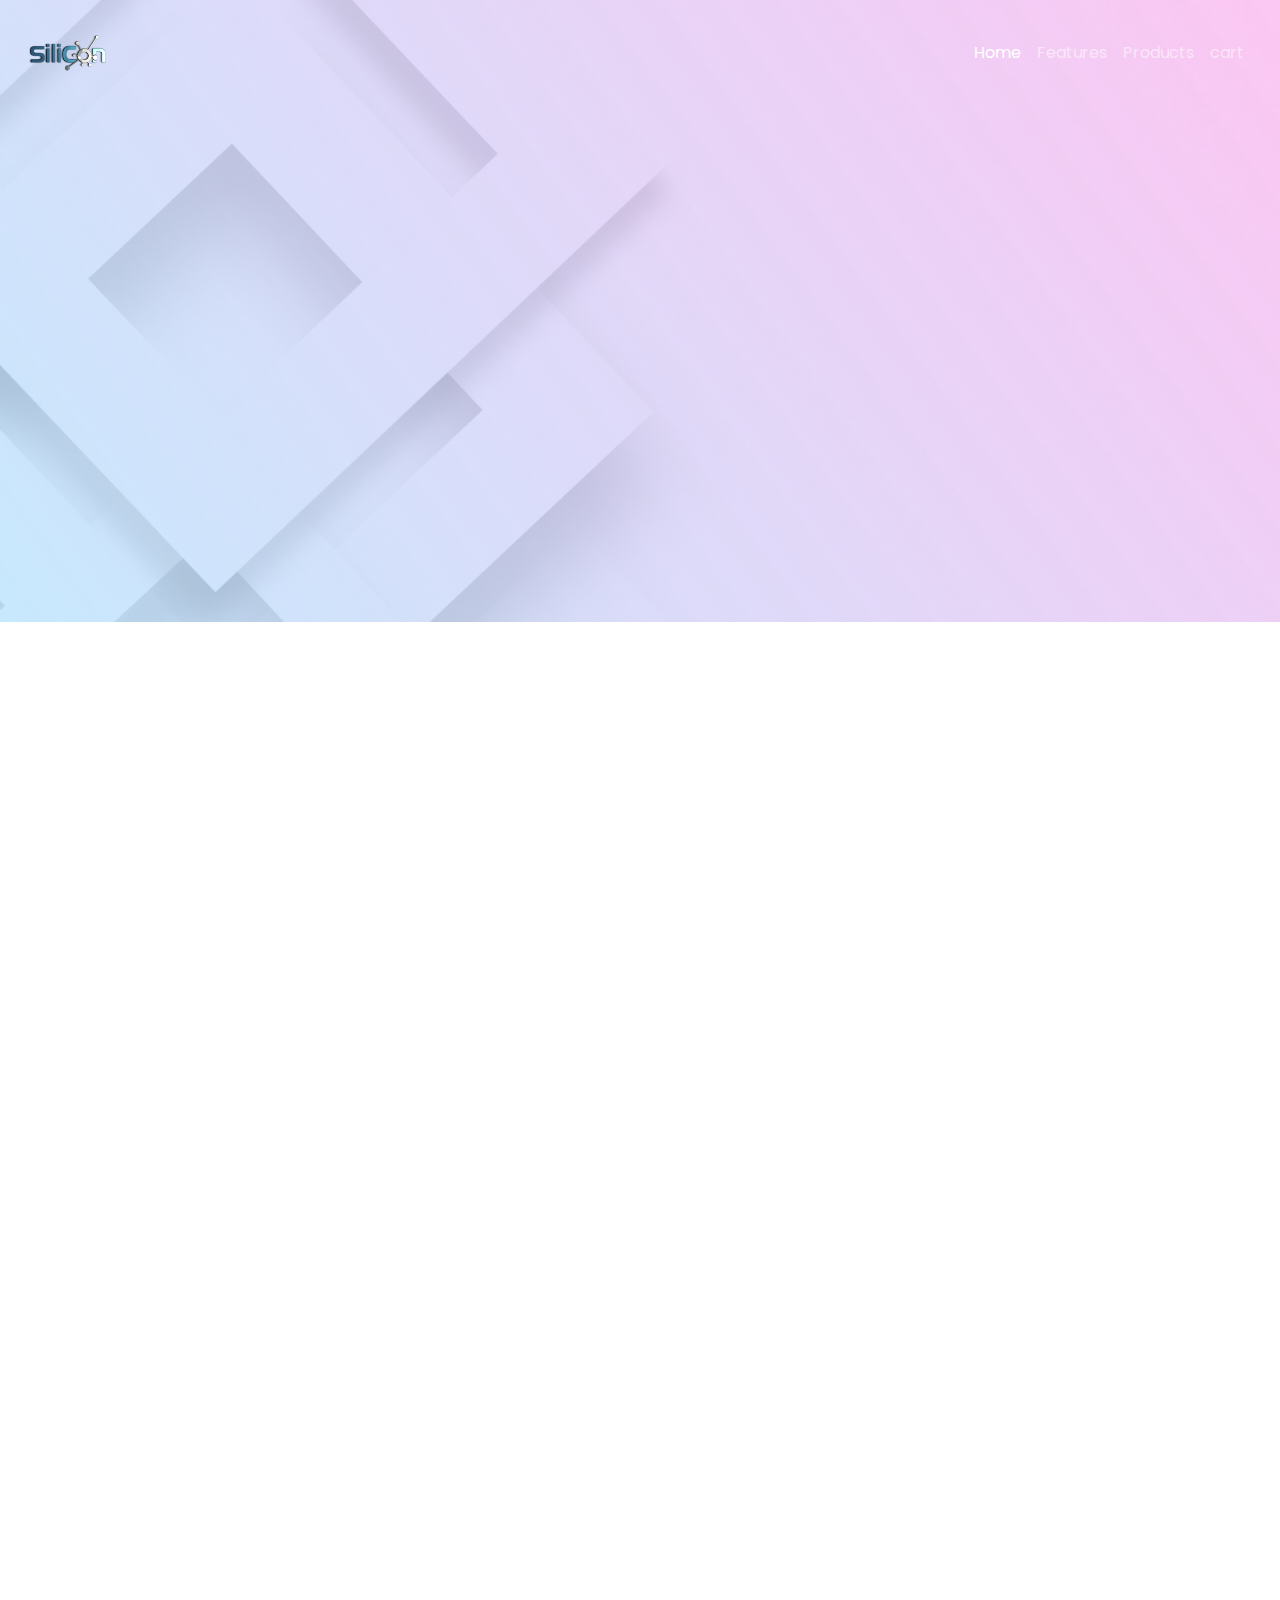
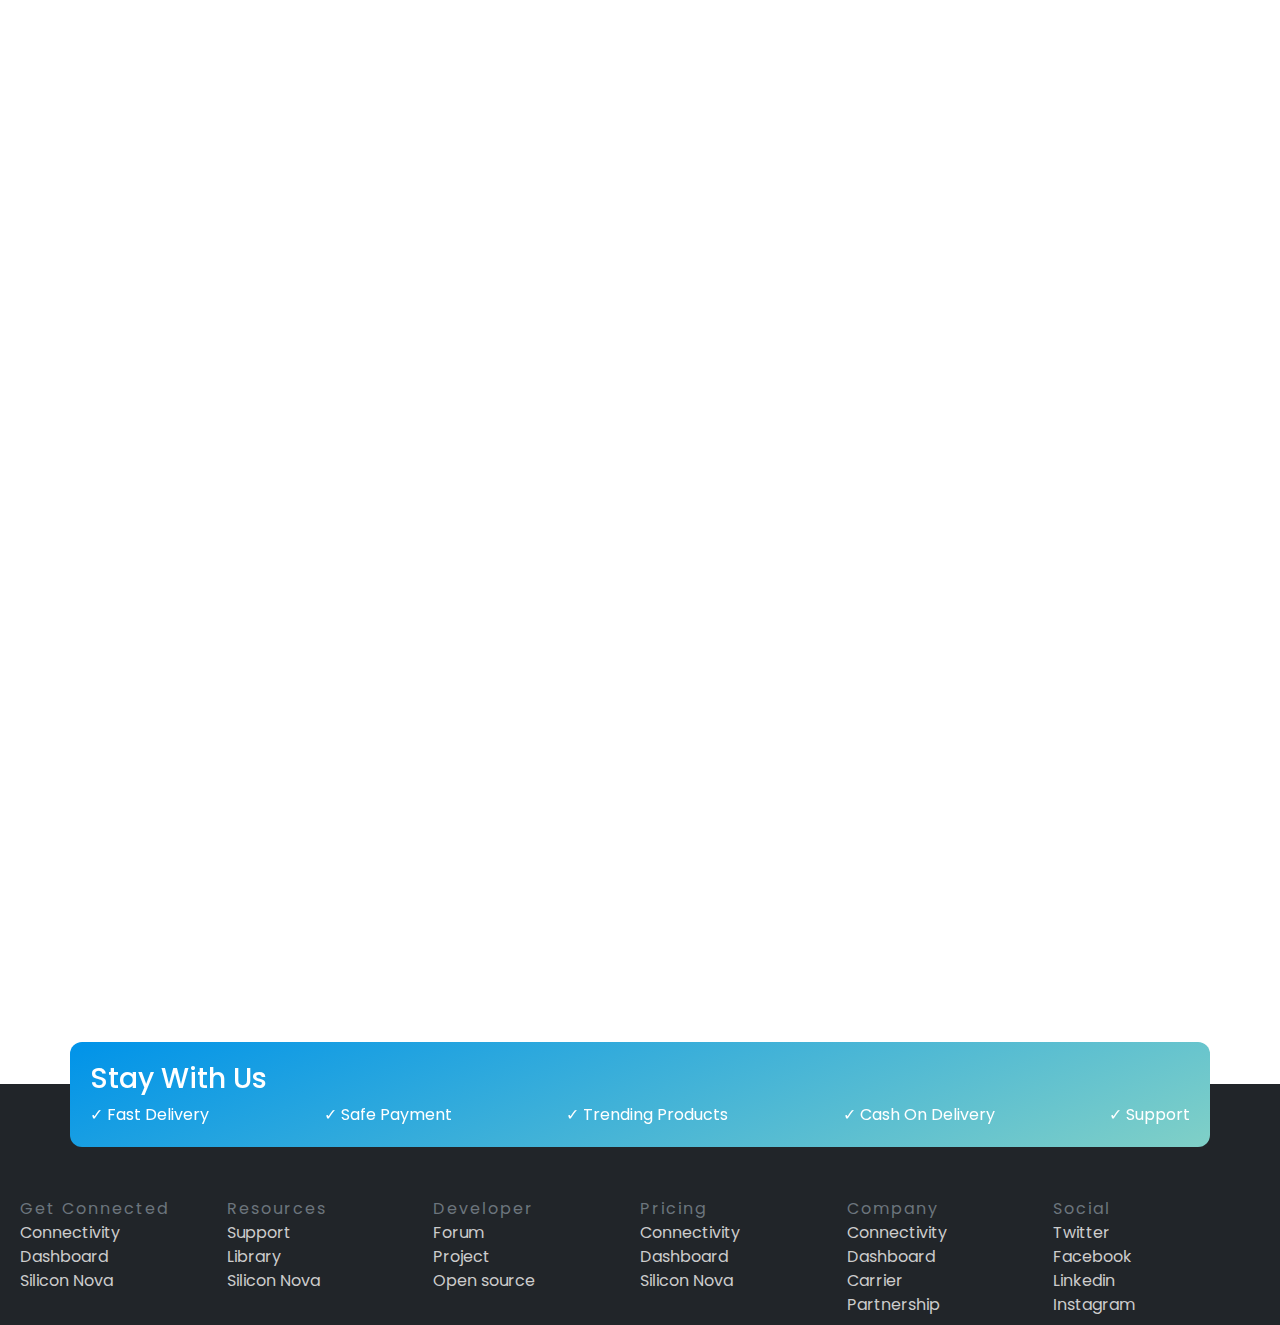
==== commit 9d112f45: "silicon" ====
--- a/index.html
+++ b/index.html
@@ -6,6 +6,7 @@
     <meta name="viewport" content="width=device-width, initial-scale=1.0" />
     <link rel="stylesheet" href="utilitiy/bootstrap.min.css" />
     <link rel="stylesheet" href="index.css" />
+    <link rel="stylesheet" href="animation.css" />
     <title>silicon</title>
   </head>
   <body class="">
@@ -55,7 +56,7 @@
           class="mx-auto row row-cols-1 row-cols-lg-2 row-cols-md-2 align-items-center mt-2"
         >
           <div class="col">
-            <article>
+            <article style="--i: -50px" class="animate">
               <h6 class="sm-title">Trendy Collections</h6>
               <h1 class="title">Building a better you</h1>
               <div class="clickImg">
@@ -91,7 +92,7 @@
               <button class="btn-silicon mt-3">Explore Now</button>
             </article>
           </div>
-          <div class="col">
+          <div style="--i: 50px" class="col animate">
             <img
               id="banner-img"
               class="img-fluid"
@@ -103,77 +104,50 @@
       </section>
     </header>
     <!-- trendyCollection -->
-    <section id="features" class="m-0 py-5">
+    <section style="--i: -20px" id="features" class="animate m-0 py-5">
       <div class="container my-3">
         <h2 class="fw-bold">Styles</h2>
         <p>Shop the latest trendy fashion outfits at ecstasy</p>
-        <div class="features justify-content-center align-items-center">
-          <div class="d-flex justify-content-evenly">
-            <img
-              src="img/trendy/dress-1.png"
-              alt=""
-              class="img-fluid feature-card"
-            />
-          </div>
-          <div class="d-flex justify-content-evenly">
-            <img
-              src="img/trendy/dress-2.png"
-              alt=""
-              class="img-fluid feature-card"
-            />
-            <img
-              src="img/trendy/dress-3.png"
-              alt=""
-              class="img-fluid feature-card"
-            />
-          </div>
-          <div class="d-flex justify-content-evenly">
-            <img
-              src="img/trendy/dress-4.png"
-              alt=""
-              class="img-fluid feature-card"
-            />
-            <img
-              src="img/trendy/dress-5.png"
-              alt=""
-              class="img-fluid feature-card"
-            />
-            <img
-              src="img/trendy/dress-6.png"
-              alt=""
-              class="img-fluid feature-card"
-            />
-          </div>
-          <div class="d-flex justify-content-evenly">
-            <img
-              src="img/trendy/dress-7.png"
-              alt=""
-              class="img-fluid feature-card"
-            />
-            <img
-              src="img/trendy/dress-8.png"
-              alt=""
-              class="img-fluid feature-card"
-            />
-          </div>
-          <div class="d-flex justify-content-evenly">
-            <img
-              src="img/trendy/dress-9.png"
-              alt=""
-              class="img-fluid feature-card"
-            />
-          </div>
-        </div>
-      </div>
+        <div class="circle">
+          <div style="--i: 0" class="box">
+            <img src="img/trendy/dress-1.png" alt="" class="img-fluid" />
+          </div>
+          <div style="--i: 1" class="box">
+            <img src="img/trendy/dress-2.png" alt="" class="img-fluid" />
+          </div>
+          <div style="--i: 2" class="box">
+            <img src="img/trendy/dress-3.png" alt="" class="img-fluid" />
+          </div>
+          <div style="--i: 3" class="box">
+            <img src="img/trendy/dress-4.png" alt="" class="img-fluid" />
+          </div>
+          <div style="--i: 4" class="box">
+            <img src="img/trendy/dress-5.png" alt="" class="img-fluid" />
+          </div>
+          <div style="--i: 5" class="box">
+            <img src="img/trendy/dress-6.png" alt="" class="img-fluid" />
+          </div>
+          <div style="--i: 6" class="box">
+            <img src="img/trendy/dress-7.png" alt="" class="img-fluid" />
+          </div>
+          <div style="--i: 7" class="box">
+            <img src="img/trendy/dress-8.png" alt="" class="img-fluid" />
+          </div>
+          <div style="--i: 8" class="box">
+            <img src="img/trendy/dress-9.png" alt="" class="img-fluid" />
+          </div>
+          
+        </div>
+      </div>
+
+      <div class="wave"></div>
     </section>
-    <div class="wave"></div>
-    <section class="container" id="blogs">
-      <h4
-          class="my-5 fw-bold text-black p-2"
-        >
-          Featured Blog
-        </h4>
-      <div id="blog-container" class="row row-cols-1 row-cols-lg-4 row-cols-md-2">
+    <section style="--i: 50%" class="container animate" id="blogs">
+      <h4 class="my-5 fw-bold text-black p-2">Featured Blog</h4>
+      <div
+        id="blog-container"
+        class="row row-cols-1 row-cols-lg-4 row-cols-md-2"
+      >
         <!-- <div class="col mx-auto my-2">
           <div class="card-blog">
             <img class="card_img img-fluid" src="img/blogs/1.jpg" alt="" />
@@ -205,14 +179,9 @@
       </div>
     </section>
     <!-- //product  -->
-    <section id="products" class="container my-5">
+    <section style="--i: -30%" id="products" class="container my-5 animate">
       <div>
-        <h4
-          
-          class="my-5 fw-bold text-black p-2"
-        >
-          Trending Products
-        </h4>
+        <h4 class="my-5 fw-bold text-black p-2">Trending Products</h4>
         <div id="product-container" class="row mx-auto">
           <!-- <div class="col-lg-3 col-12">
             <div class="p-card">
@@ -293,5 +262,6 @@
     </footer>
     <script src="utilitiy/bootstrap.bundle.min.js"></script>
     <script src="index.js"></script>
+    <script src="animation.js"></script>
   </body>
 </html>
--- a/index.css
+++ b/index.css
@@ -71,10 +71,6 @@
   border: 1px solid #fff;
   color: #fff;
 }
-.silicon-nav{
-  /* background-color: transparent;
-  backdrop-filter: blur(15px); */
-}
 
 .logo{
   /* font-weight: bold; */
@@ -117,15 +113,39 @@
 }
 
 /* features */
-#features{
-  /* background: linear-gradient(to bottom, #afd3e845, #d7b8d22d),url("img/bg.jpg") no-repeat; */
-  background-position: center;
-  background-size: cover;
+/* circle */
+.circle{
+  width: 100%;
+  height: 600px;
   position: relative;
-}
-.feature-card{
+  display: flex;
+  align-items: center;
+  justify-content: center;
+  /* background: #000; */
+}
+.circle .box{
+  position: absolute;
+  /* background-color: #0093e9; */
   width: 100px;
-  margin: 5px 10px;
+  height: 100px;
+  transform-origin: 300px;
+  transform: translate(-250px)rotate(calc(360deg/9 * var(--i)));
+}
+.circle .box img{
+  transform: scale(1)rotate(calc(-360deg/8*var(--i)));
+  animation: boxToggle 5s infinite;
+  animation-delay: .5s;
+}
+@keyframes boxToggle {
+  0%{
+    transform: translateY(0px)rotate(calc(-360deg/9*var(--i)));
+  }
+  50%{
+    transform: translate(calc(20px))rotate(calc(-360deg/8*var(--i)));
+  }
+  100%{
+    transform: translateX(0)rotate(calc(-360deg/9*var(--i)));
+  }
 }
 /* products */
 .p-card{
@@ -144,7 +164,17 @@
   max-height: 60%;
   overflow: hidden;
 }
-
+.wave{
+  width: 100%;
+  height: 100%;
+  position: absolute;
+  top: 0;
+  left: 0;
+  background: linear-gradient(45deg,#0094e942 ,#a1248c4c),url("img/bg.jpg") no-repeat;
+  background-size: cover;
+  background-position: center;
+  z-index: -1;
+}
 
 /* --------------blog---------------- */
 .card-blog{
--- a/animation.css
+++ b/animation.css
@@ -0,0 +1,26 @@
+.animate{
+    opacity: 0;
+    transform: translate(var(--i));
+    animation-delay: .3s;
+}
+.animate:nth-child(even){
+    animation: swap .6s ease-in;
+}
+.slide{
+    opacity: 1;
+    transform: translateX(0);
+    transform: translateY(0);
+    transition: all 1s;
+    /* animation: swap 1s ease-in-out; */
+}
+@keyframes swap {
+    0%{
+        opacity: 0;
+        transform: translateY(-70px);
+    }
+    100%{
+        opacity: 1;
+        transform: translateY(0px);
+        transform: translateX(0px);
+    }
+}